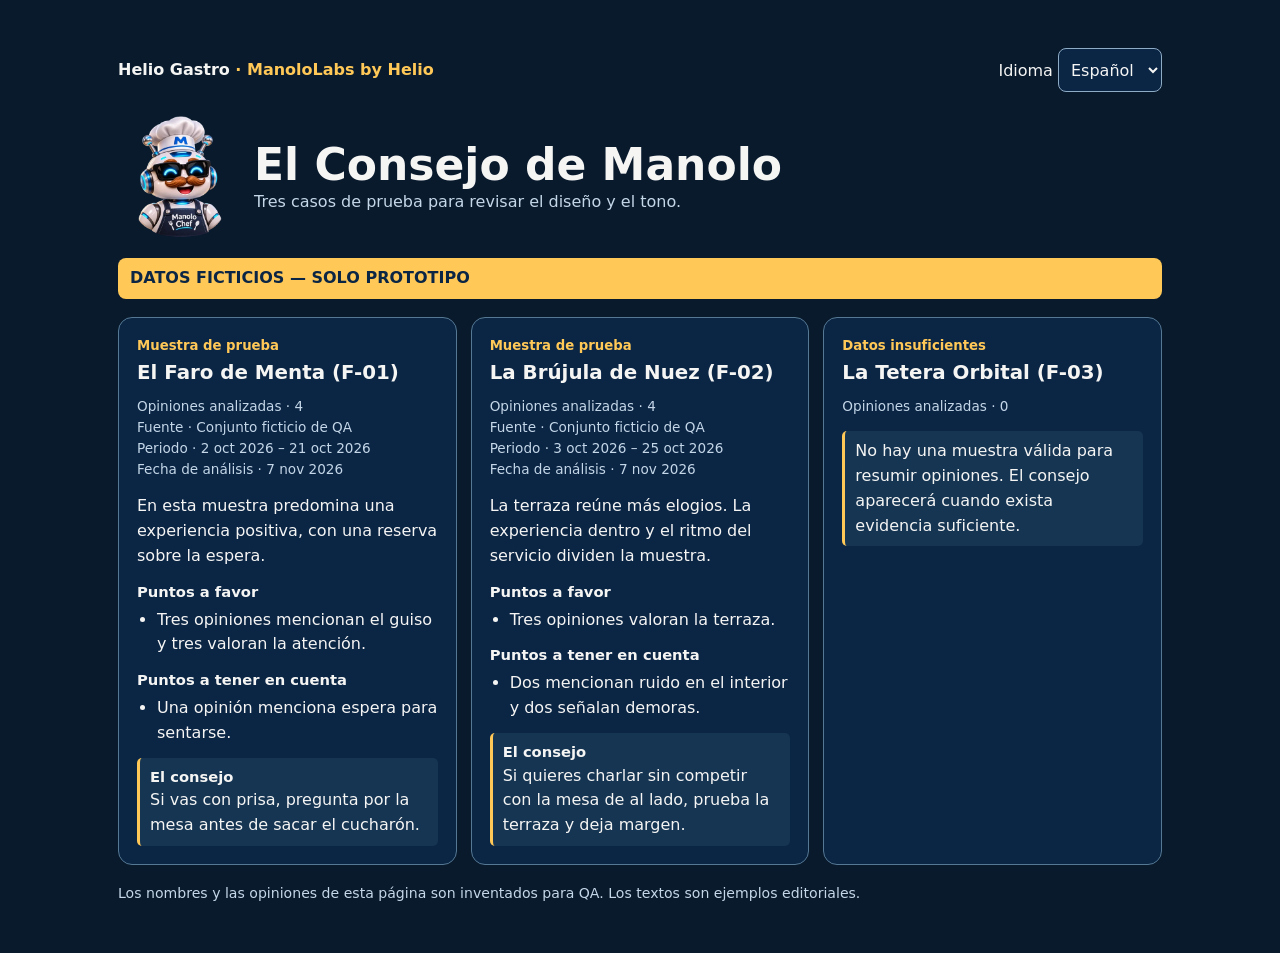
==== poc/consejo-manolo/index.html @ 068dbb41 "feat(qa): finalize approved Manolo Chef prototype" ====
<!doctype html>
<html lang="es">
<head>
<meta charset="utf-8">
<meta name="viewport" content="width=device-width,initial-scale=1">
<meta name="robots" content="noindex,nofollow">
<title>El Consejo de Manolo · Helio Gastro</title>
<style>
* { box-sizing: border-box; }
body { margin:0; color:#f5f5f4; background:#091a2d; font:16px/1.55 system-ui,sans-serif; }
.shell { max-width:1140px; margin:auto; padding:clamp(16px,4vw,48px); }
header { display:flex; justify-content:space-between; align-items:center; gap:12px; flex-wrap:wrap; }
.brand { font-weight:750; } .brand span { color:#ffc857; }
select { font:inherit; min-height:44px; background:#0b2545; color:#f5f5f4; border:1px solid #8eacc6; border-radius:8px; padding:5px 8px; }
:focus-visible { outline:3px solid #ffc857; outline-offset:3px; }
.intro { display:flex; align-items:center; gap:12px; margin:24px 0 18px; }
.intro img { width:clamp(96px,12vw,124px); height:auto; object-fit:contain; flex:none; }
h1,h2,h3,p { margin:0; } h1 { font-size:clamp(24px,4vw,44px); line-height:1.1; }
.intro p, .meta, footer { color:#c4d7e8; }
.warning { color:#0b2545; background:#ffc857; border-radius:8px; padding:8px 12px; font-weight:800; margin-bottom:18px; }
.cases { display:grid; grid-template-columns:repeat(3,minmax(0,1fr)); gap:14px; }
article { background:#0b2545; border:1px solid #557994; border-radius:14px; padding:18px; overflow-wrap:anywhere; }
h2 { font-size:1.24rem; line-height:1.25; margin-bottom:8px; }
.state { color:#ffc857; font-size:.83rem; font-weight:700; margin-bottom:5px; }
.meta { margin:10px 0 14px; font-size:.85rem; }
h3 { font-size:.92rem; margin-top:12px; }
ul { padding-inline-start:20px; margin:4px 0 0; }
.advice,.empty { border-left:3px solid #ffc857; padding:8px 10px; background:#163553; border-radius:5px; margin-top:12px; }
.advice h3 { margin-top:0; }
footer { margin-top:18px; font-size:.88rem; }
@media(max-width:780px){ .cases { grid-template-columns:1fr; } }
</style>
<script defer src="fixtures.js"></script>
<script defer src="preview.js"></script>
</head>
<body><main class="shell">
<header><div class="brand">Helio Gastro <span>· ManoloLabs by Helio</span></div><div><label id="language-label" for="language">Idioma</label> <select id="language"><option value="es" lang="es">Español</option><option value="en" lang="en">English</option><option value="fr" lang="fr">Français</option></select></div></header>
<div class="intro"><img src="manolo-chef.webp" id="manolo-chef" width="384" height="384" alt="Manolo Chef con gorro blanco, dos antenas y delantal oscuro"><div><h1 id="title">El Consejo de Manolo</h1><p id="subtitle"></p></div></div>
<p class="warning" id="warning">DATOS FICTICIOS — SOLO PROTOTIPO</p>
<section class="cases" id="cases" aria-label="Casos ficticios"></section>
<footer id="footer"></footer>
</main></body>
</html>
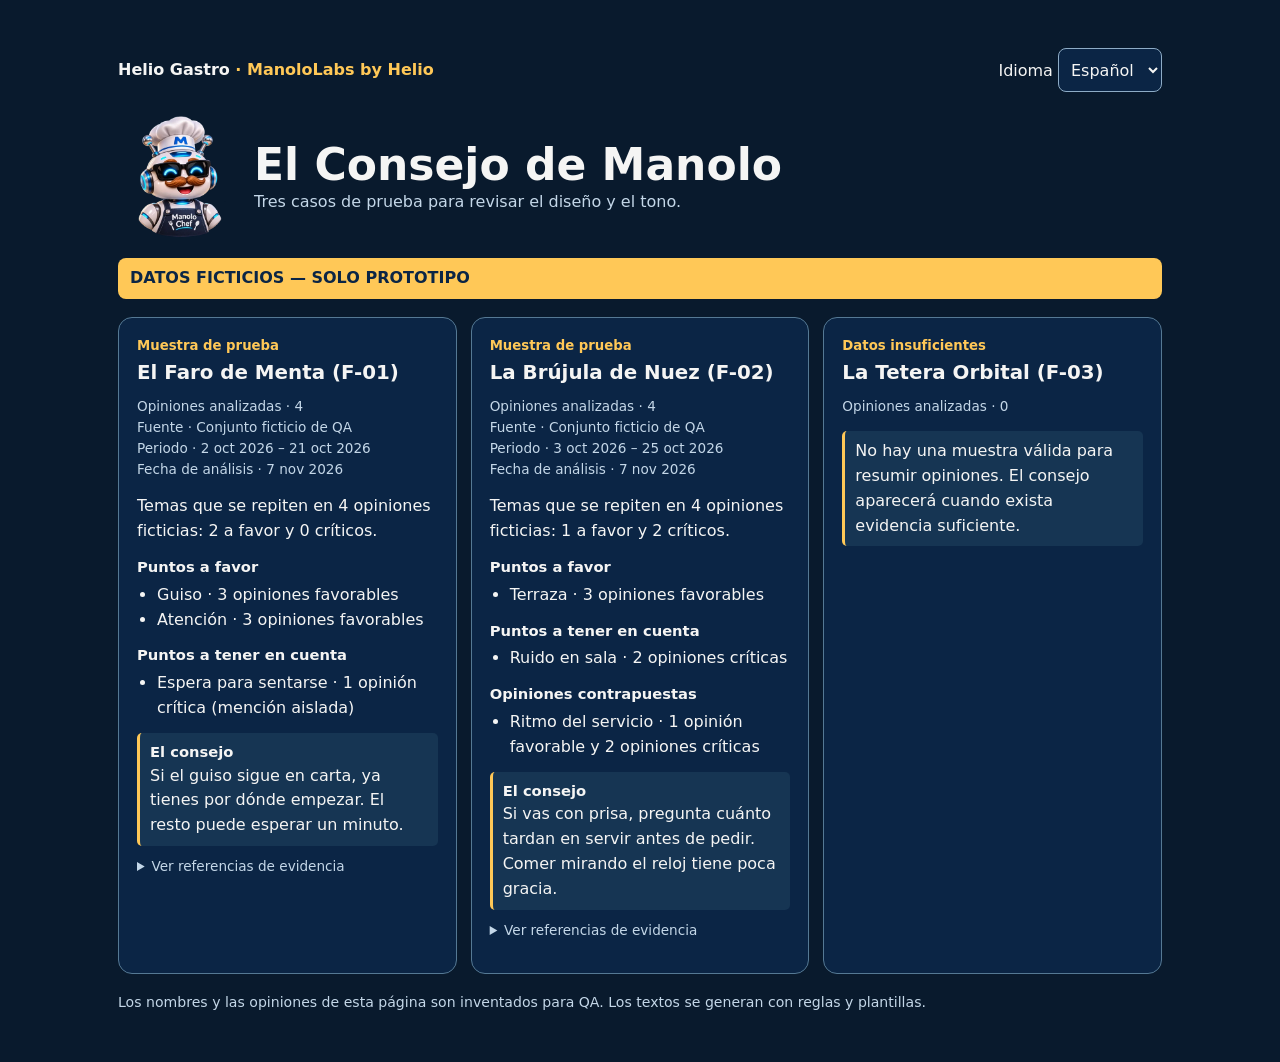
==== commit c1610679: "feat(qa): add evidence-based Manolo review engine" ====
--- a/poc/consejo-manolo/index.html
+++ b/poc/consejo-manolo/index.html
@@ -31,7 +31,7 @@
 @media(max-width:780px){ .cases { grid-template-columns:1fr; } }
 </style>
 <script defer src="fixtures.js"></script>
-<script defer src="preview.js"></script>
+<script defer src="engine.js"></script><script defer src="editorial.js"></script><script defer src="preview.js"></script>
 </head>
 <body><main class="shell">
 <header><div class="brand">Helio Gastro <span>· ManoloLabs by Helio</span></div><div><label id="language-label" for="language">Idioma</label> <select id="language"><option value="es" lang="es">Español</option><option value="en" lang="en">English</option><option value="fr" lang="fr">Français</option></select></div></header>
